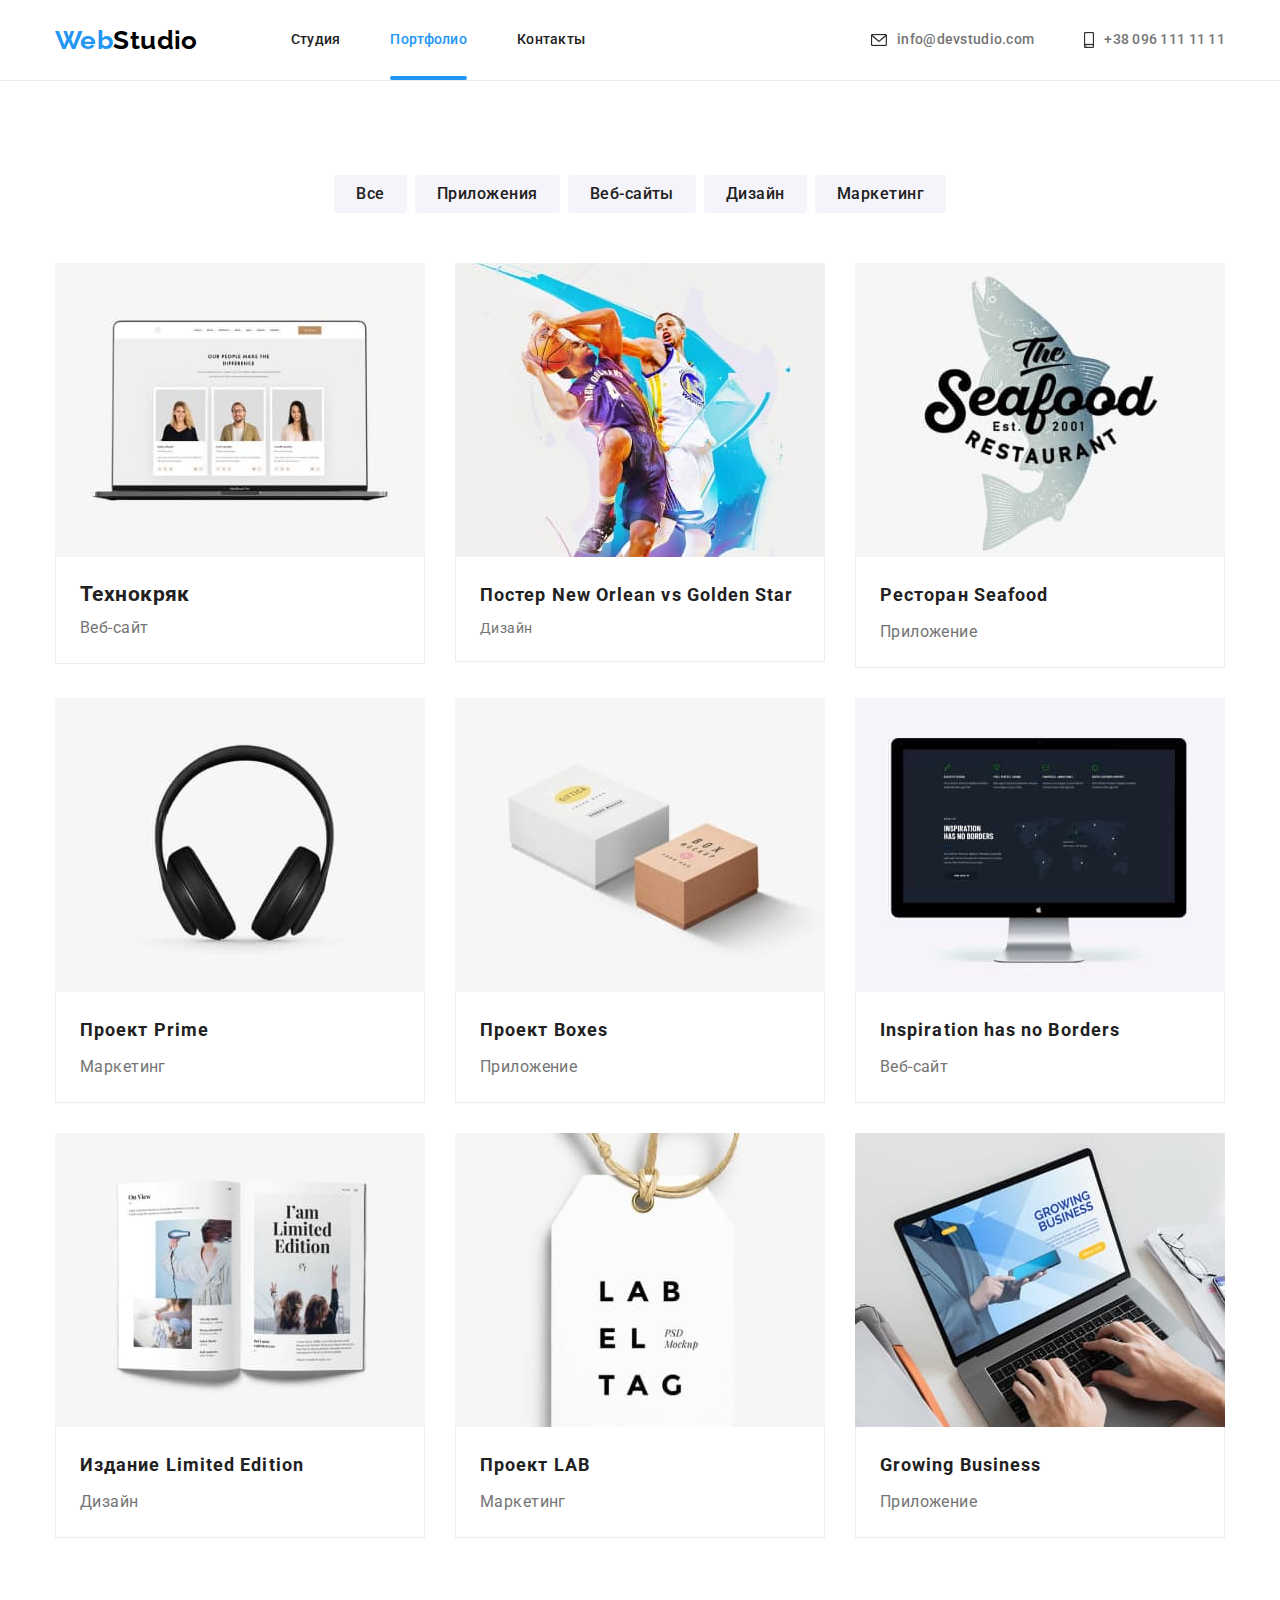
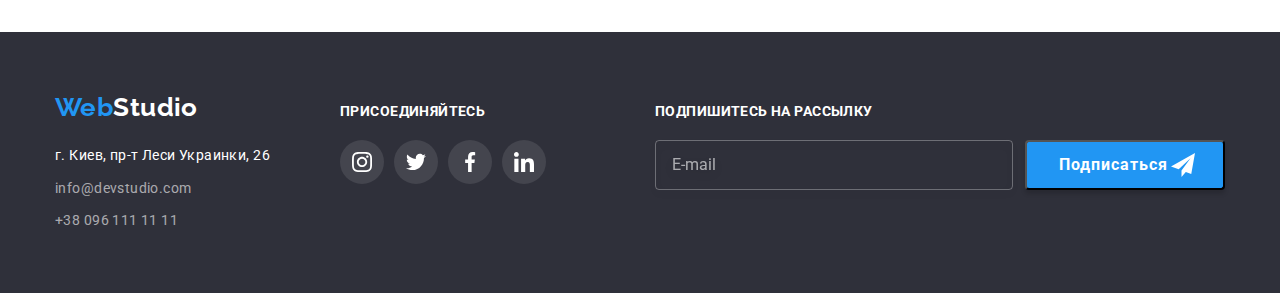
==== portfolio.html @ 55e1e67c "Добавляет БЭМ" ====
<!DOCTYPE html>
<html lang="ru">
  <head>
    <meta charset="UTF-8" />
    <meta http-equiv="X-UA-Compatible" content="IE=edge" />
    <meta name="viewport" content="width=device-width, initial-scale=1.0" />
    <title>Портфолио</title>
    <link
      rel="stylesheet"
      href="https://cdnjs.cloudflare.com/ajax/libs/modern-normalize/1.0.0/modern-normalize.css"
    />
    <link rel="preconnect" href="https://fonts.gstatic.com" />
    <link
      href="https://fonts.googleapis.com/css2?family=Raleway:wght@700&family=Roboto:wght@400;500;700;900&display=swap"
      rel="stylesheet"
    />
    <link rel="stylesheet" href="./css/styles.css" />
  </head>
  <body>
    <header class="header">
      <div class="container">
        <section class="top-panel">
          <nav class="nav header__nav">
            <a class="link logo header__logo" href="./"
              ><span class="logo__span">Web</span>Studio</a
            >
            <ul class="list menu line">
              <li class="menu__item">
                <a class="link menu__link" href="./index.html">Студия</a>
              </li>
              <li class="menu__item">
                <a
                  class="link menu__link menu__link--active"
                  href="./portfolio.html"
                  >Портфолио</a
                >
              </li>
              <li class="menu__item">
                <a class="link menu__link" href="#contacts">Контакты</a>
              </li>
            </ul>
          </nav>
          <ul class="list contacts">
            <li class="contacts__item header__contacts">
              <a class="link contacts__link" href="mailto:info@devstudio.com">
                <svg
                  class="contacts__icon contacts__icon--start"
                  width="16"
                  height="12"
                >
                  <use href="./images/icons/sprite.svg#icon-envelope"></use>
                </svg>
                info@devstudio.com</a
              >
            </li>
            <li class="contacts__item header__contacts">
              <a class="link contacts__link" href="tel:+380961111111">
                <svg
                  class="contacts__icon contacts__icon--start"
                  width="10"
                  height="16"
                >
                  <use href="./images/icons/sprite.svg#icon-smartphone"></use>
                </svg>
                +38 096 111 11 11</a
              >
            </li>
          </ul>
        </section>
      </div>
    </header>
    <main>
      <section class="section portfolio">
        <div class="container">
          <ul class="list filter portfolio__filter">
            <li class="filter__item">
              <button class="filter__btn" type="button">Все</button>
            </li>
            <li class="filter__item">
              <button class="filter__btn" type="button">Приложения</button>
            </li>
            <li class="filter__item">
              <button class="filter__btn" type="button">Веб-сайты</button>
            </li>
            <li class="filter__item">
              <button class="filter__btn" type="button">Дизайн</button>
            </li>
            <li class="filter__item">
              <button class="filter__btn" type="button">Маркетинг</button>
            </li>
          </ul>
          <ul class="list card-set portfolio__card-set">
            <li class="card-set__item">
              <a href="#" class="link card-set__link">
                <div class="card-set__product">
                  <img
                    class="card-set__img"
                    src="./images/portfolio/img-1.jpg"
                    alt="Технокряк"
                    width="370"
                  />
                  <div class="card-set__overlay">
                    <p class="card-set__text">
                      Технокряк это современная площадка распространения
                      коронавируса. Компании используют эту платформу для
                      цифрового шпионажа и атак на защищённые сервера
                      конкурентов.
                    </p>
                  </div>
                </div>
                <div class="card-set__info">
                  <h2 class="title card-set__card-set__projects-title">
                    Технокряк
                  </h2>
                  <p class="card-set__projects-item">Веб-сайт</p>
                </div>
              </a>
            </li>
            <li class="card-set__item">
              <a href="#" class="link card-set__link">
                <div class="card-set__product">
                  <img
                    class="card-set__img"
                    src="./images/portfolio/img-2.jpg"
                    alt="Постер New Orlean vs Golden Star"
                    width="370"
                  />
                  <div class="card-set__overlay">
                    <p class="card-set__text">
                      Технокряк это современная площадка распространения
                      коронавируса. Компании используют эту платформу для
                      цифрового шпионажа и атак на защищённые сервера
                      конкурентов.
                    </p>
                  </div>
                </div>
                <div class="card-set__info">
                  <h2 class="title card-set__projects-title">
                    Постер New Orlean vs Golden Star
                  </h2>
                  <p class="card-set__card-set__projects-item">Дизайн</p>
                </div>
              </a>
            </li>
            <li class="card-set__item">
              <a href="#" class="link card-set__link">
                <div class="card-set__product">
                  <img
                    class="card-set__img"
                    src="./images/portfolio/img-3.jpg"
                    alt="Ресторан Seafood"
                    width="370"
                  />
                  <div class="card-set__overlay">
                    <p class="card-set__text">
                      Технокряк это современная площадка распространения
                      коронавируса. Компании используют эту платформу для
                      цифрового шпионажа и атак на защищённые сервера
                      конкурентов.
                    </p>
                  </div>
                </div>
                <div class="card-set__info">
                  <h2 class="title card-set__projects-title">
                    Ресторан Seafood
                  </h2>
                  <p class="card-set__projects-item">Приложение</p>
                </div>
              </a>
            </li>
            <li class="card-set__item">
              <a href="#" class="link card-set__link">
                <div class="card-set__product">
                  <img
                    class="card-set__img"
                    src="./images/portfolio/img-4.jpg"
                    alt="Проект Prime"
                    width="370"
                  />
                  <div class="card-set__overlay">
                    <p class="card-set__text">
                      Технокряк это современная площадка распространения
                      коронавируса. Компании используют эту платформу для
                      цифрового шпионажа и атак на защищённые сервера
                      конкурентов.
                    </p>
                  </div>
                </div>
                <div class="card-set__info">
                  <h2 class="title card-set__projects-title">Проект Prime</h2>
                  <p class="card-set__projects-item">Маркетинг</p>
                </div>
              </a>
            </li>
            <li class="card-set__item">
              <a href="#" class="link card-set__link">
                <div class="card-set__product">
                  <img
                    class="card-set__img"
                    src="./images/portfolio/img-5.jpg"
                    alt="Проект Boxes"
                    width="370"
                  />
                  <div class="card-set__overlay">
                    <p class="card-set__text">
                      Технокряк это современная площадка распространения
                      коронавируса. Компании используют эту платформу для
                      цифрового шпионажа и атак на защищённые сервера
                      конкурентов.
                    </p>
                  </div>
                </div>
                <div class="card-set__info">
                  <h2 class="title card-set__projects-title">Проект Boxes</h2>
                  <p class="card-set__projects-item">Приложение</p>
                </div>
              </a>
            </li>
            <li class="card-set__item">
              <a href="#" class="link card-set__link">
                <div class="card-set__product">
                  <img
                    class="card-set__img"
                    src="./images/portfolio/img-6.jpg"
                    alt="Inspiration has no Borders"
                    width="370"
                  />
                  <div class="card-set__overlay">
                    <p class="card-set__text">
                      Технокряк это современная площадка распространения
                      коронавируса. Компании используют эту платформу для
                      цифрового шпионажа и атак на защищённые сервера
                      конкурентов.
                    </p>
                  </div>
                </div>
                <div class="card-set__info">
                  <h2 class="title card-set__projects-title">
                    Inspiration has no Borders
                  </h2>
                  <p class="card-set__projects-item">Веб-сайт</p>
                </div>
              </a>
            </li>
            <li class="card-set__item">
              <a href="#" class="link card-set__link">
                <div class="card-set__product">
                  <img
                    class="card-set__img"
                    src="./images/portfolio/img-7.jpg"
                    alt="Издание Limited Edition"
                    width="370"
                  />
                  <div class="card-set__overlay">
                    <p class="card-set__text">
                      Технокряк это современная площадка распространения
                      коронавируса. Компании используют эту платформу для
                      цифрового шпионажа и атак на защищённые сервера
                      конкурентов.
                    </p>
                  </div>
                </div>
                <div class="card-set__info">
                  <h2 class="title card-set__projects-title">
                    Издание Limited Edition
                  </h2>
                  <p class="card-set__projects-item">Дизайн</p>
                </div>
              </a>
            </li>
            <li class="card-set__item">
              <a href="#" class="link card-set__link">
                <div class="card-set__product">
                  <img
                    class="card-set__img"
                    src="./images/portfolio/img-8.jpg"
                    alt="Проект LAB"
                    width="370"
                  />
                  <div class="card-set__overlay">
                    <p class="card-set__text">
                      Технокряк это современная площадка распространения
                      коронавируса. Компании используют эту платформу для
                      цифрового шпионажа и атак на защищённые сервера
                      конкурентов.
                    </p>
                  </div>
                </div>
                <div class="card-set__info">
                  <h2 class="title card-set__projects-title">Проект LAB</h2>
                  <p class="card-set__projects-item">Маркетинг</p>
                </div>
              </a>
            </li>
            <li class="card-set__item">
              <a href="#" class="link card-set__link">
                <div class="card-set__product">
                  <img
                    class="card-set__img"
                    src="./images/portfolio/img-9.jpg"
                    alt="Growing Business"
                    width="370"
                  />
                  <div class="card-set__overlay">
                    <p class="card-set__text">
                      Технокряк это современная площадка распространения
                      коронавируса. Компании используют эту платформу для
                      цифрового шпионажа и атак на защищённые сервера
                      конкурентов.
                    </p>
                  </div>
                </div>
                <div class="card-set__info">
                  <h2 class="title card-set__projects-title">
                    Growing Business
                  </h2>
                  <p class="card-set__projects-item">Приложение</p>
                </div>
              </a>
            </li>
          </ul>
        </div>
      </section>
    </main>
    <footer class="footer" id="contacts">
      <div class="container footer-section">
        <div class="address-section">
          <a class="link logo" href="./"
            ><span class="logo__span">Web</span>Studio</a
          >
          <address class="address">
            <ul class="list address-list">
              <li class="address-item">
                <a
                  class="link map"
                  href="https://goo.gl/maps/7yWL4o9HkrsM5cYJ9"
                  target="_blank"
                  rel="noopener noreferrer nofollow"
                >
                  г. Киев, пр-т Леси Украинки, 26
                </a>
              </li>
              <li class="list address-item">
                <a class="link" href="mailto:info@devstudio.com">
                  info@devstudio.com
                </a>
              </li>
              <li class="list address-item">
                <a class="link" href="tel:+380961111111"> +38 096 111 11 11 </a>
              </li>
            </ul>
          </address>
        </div>
        <div class="social-icons-section">
          <h2 class="social-icon-title">присоединяйтесь</h2>
          <ul class="list social-icons">
            <li class="social-icons-item">
              <a
                href="https://www.instagram.com/"
                class="link social-icons-link social-icons-link-footer"
                target="_blank"
                rel="noopener noreferrer"
              >
                <svg class="social-icons-svg svg-footer" width="20" height="20">
                  <use href="./images/icons/sprite.svg#icon-instagram"></use>
                </svg>
              </a>
            </li>
            <li class="social-icons-item">
              <a
                href="https://twitter.com/"
                class="link social-icons-link social-icons-link-footer"
                target="_blank"
                rel="noopener noreferrer"
              >
                <svg class="social-icons-svg svg-footer" width="20" height="20">
                  <use href="./images/icons/sprite.svg#icon-twitter"></use>
                </svg>
              </a>
            </li>
            <li class="social-icons-item">
              <a
                href="https://www.facebook.com/"
                class="link social-icons-link social-icons-link-footer"
                target="_blank"
                rel="noopener noreferrer"
              >
                <svg class="social-icons-svg svg-footer" width="20" height="20">
                  <use href="./images/icons/sprite.svg#icon-facebook"></use>
                </svg>
              </a>
            </li>
            <li class="social-icons-item">
              <a
                href="https://www.linkedin.com/"
                class="link social-icons-link social-icons-link-footer"
                target="_blank"
                rel="noopener noreferrer"
              >
                <svg class="social-icons-svg svg-footer" width="20" height="20">
                  <use href="./images/icons/sprite.svg#icon-linkedin"></use>
                </svg>
              </a>
            </li>
          </ul>
        </div>
        <form class="form-footer">
          <h2 class="form-footer__title">Подпишитесь на рассылку</h2>
          <div class="form-footer__field">
            <input
              type="email"
              name="user-email"
              class="form-footer__input"
              placeholder="E-mail"
            />
            <button type="submit" class="btn btn-hero btn-footer">
              Подписаться
              <svg class="btn-footer__icon" width="24" height="24">
                <use href="./images/icons/icons.svg#icon-send"></use>
              </svg>
            </button>
          </div>
        </form>
      </div>
    </footer>
  </body>
</html>
---- css/styles.css ----
:root {
  --main-text-color: #757575;
  --title-color: #212121;
  --accent-color: #2196f3;
  --alt-title-color: #ffffff;
  --alt-text-color: #ffffff;
  --logo-color: #000000;
  --icons-color: #afb1b8;
  --alt-icon-color: #ffffff;
  --form-btn-active: #188ce8;

  --dark-bg: #2f303a;
  --second-bg: #f5f4fa;

  --main-font: 'Roboto', sans-serif;
  --logo-font: 'Raleway', sans-serif;

  --timing-function: cubic-bezier(0.4, 0, 0.2, 1);
}

html {
  box-sizing: border-box;
}

*,
*::before,
*::after {
  box-sizing: inherit;
}

body {
  font-family: var(--main-font);
  font-style: normal;
  font-size: 14px;
  line-height: 1.71;
  letter-spacing: 0.03em;
  color: var(--main-text-color);
}

h1,
h2,
h3,
h4,
h5,
h6,
p {
  margin: 0;
}

img {
  display: block;
  max-width: 100%;
  height: auto;
}

.link {
  color: inherit;
  text-decoration: none;
  transition-property: color;
  transition-duration: 250ms;
  transition-timing-function: var(--timing-function);
  transition-delay: 0;
}

.link:hover,
.link:focus {
  color: var(--accent-color);
}

.section {
  padding-top: 94px;
  padding-bottom: 94px;
}

.title {
  color: var(--title-color);
}

/* header section */

.header {
  border-bottom: 1px solid #ececec;
}

.container {
  width: 1200px;
  padding-left: 15px;
  padding-right: 15px;
  margin-left: auto;
  margin-right: auto;
}

.top-panel {
  display: flex;
  align-items: center;
}

.nav {
  display: flex;
  align-items: center;
}

.header__nav {
  margin-right: auto;
}

.list {
  list-style: none;
  margin: 0;
  padding-left: 0;
}

.logo {
  font-family: var(--logo-font);
  font-weight: bold;
  text-transform: none;
  font-size: 26px;
  line-height: 1.19;
  color: var(--alt-title-color);
}

.logo:hover,
.logo:focus {
  color: var(--alt-title-color);
}

.logo__span {
  color: var(--accent-color);
}

.header__logo {
  margin-right: 93px;
  padding-top: 24px;
  padding-bottom: 24px;
  color: var(--logo-color);
}

.header__logo:hover,
.header__logo:focus {
  color: var(--logo-color);
}

.menu__link--active {
  color: var(--accent-color);
}
.menu {
  display: inline-flex;
  font-weight: 500;
  font-size: 14px;
  line-height: 1.14;
  letter-spacing: 0.02em;
  color: var(--title-color);
}

.menu__item:not(:last-child) {
  margin-right: 50px;
}

.menu__link {
  display: block;
  position: relative;
  padding-top: 32px;
  padding-bottom: 32px;
}

.menu__link--active::after {
  content: '';
  position: absolute;
  left: 0;
  bottom: 0;
  display: block;
  width: 100%;
  height: 4px;
  border-radius: 2px;
  background-color: var(--accent-color);
}

.contacts {
  display: flex;
  font-weight: 500;
  font-size: 14px;
  line-height: 1.14;
  letter-spacing: 0.02em;
  color: var(--main-text-color);
}

.header__contacts:not(:last-child) {
  margin-right: 50px;
}

.contacts__link {
  display: flex;
  align-items: center;
  padding-top: 30px;
  padding-bottom: 30px;
}

.contacts__icon {
  stroke: currentColor;
}

.contacts__icon--start {
  margin-right: 10px;
}
/* hero section  */

.btn-hero {
  display: block;
  margin-right: auto;
  margin-left: auto;
  min-width: 200px;
  min-height: 50px;
  padding: 10px 32px;
  box-shadow: 0px 4px 4px rgba(0, 0, 0, 0.15);
  font-family: inherit;
  font-weight: bold;
  font-size: 16px;
  line-height: 1.87;
  letter-spacing: 0.06em;
  background-color: var(--accent-color);
  color: var(--alt-text-color);
}

.hero {
  display: flex;
  justify-content: center;
  padding-top: 200px;
  padding-bottom: 200px;
  margin-left: auto;
  margin-right: auto;
  max-width: 1600px;
  min-height: 600px;
  background-color: var(--dark-bg);
  background-image: linear-gradient(
      rgba(47, 48, 58, 0.4),
      rgba(47, 48, 58, 0.4)
    ),
    url(../images/bg-hero/bg-hero.jpg);
  background-size: cover;
  background-repeat: no-repeat;
}

.page-title {
  max-width: 696px;
  margin-right: auto;
  margin-bottom: 30px;
  margin-left: auto;
  font-weight: 900;
  font-size: 44px;
  line-height: 1.36;
  text-align: center;
  letter-spacing: 0.06em;
  text-transform: uppercase;
  color: var(--alt-title-color);
}

/*  advantages section */

.visually-hidden {
  position: absolute !important;
  clip: rect(1px 1px 1px 1px);
  clip: rect(1px, 1px, 1px, 1px);
  padding: 0 !important;
  border: 0 !important;
  height: 1px !important;
  width: 1px !important;
  overflow: hidden;
}

.advantages-section {
  padding-bottom: 0;
}

.advantages-list {
  display: flex;
  margin-left: -30px;
}

.advantages-item {
  margin-left: 30px;
  flex-basis: calc((100% - 4 * 30px) / 4);
}

.other-title {
  margin-bottom: 10px;
  font-weight: bold;
  font-size: 14px;
  line-height: 1.14;
  text-transform: uppercase;
}

.advantages-link {
  display: flex;
  justify-content: center;
  align-items: center;
  margin-bottom: 30px;
  width: 270px;
  height: 120px;
  background: var(--second-bg);
  border-radius: 4px;
}

/* gallery section */

.gallery-title,
.team-title {
  font-weight: bold;
  font-size: 36px;
  line-height: 1.67;
  text-align: center;
}

.gallery-title {
  margin-bottom: 50px;
}

.gallery-list {
  display: flex;
  margin-left: -30px;
}

.gallery-item {
  margin-left: 30px;
  flex-basis: calc((100% - 3 * 30px) / 3);
}
.gallery-img {
  position: relative;
}

.gallery-info {
  position: absolute;
  bottom: 0;
  width: 100%;
  height: 70px;
  background-color: rgba(47, 48, 58, 0.8);
}

.gallery-text {
  position: relative;
  top: 50%;
  left: 50%;
  transform: translate(-50%, -50%);
  text-align: center;
  font-weight: bold;
  font-size: 14px;
  line-height: 1.14;
  text-transform: uppercase;
  color: var(--alt-text-color);
}

.team-section {
  background-color: var(--second-bg);
}

.team-title {
  margin-bottom: 50px;
}

.team-list {
  display: flex;
  margin-left: -30px;
  margin-top: -30px;
}

.team-item {
  margin-left: 30px;
  margin-top: 30px;
  flex-basis: calc((100% - 4 * 30px) / 4);
  text-align: center;
  box-shadow: 0px 1px 3px rgba(0, 0, 0, 0.12), 0px 1px 1px rgba(0, 0, 0, 0.14),
    0px 2px 1px rgba(0, 0, 0, 0.2);
  border-radius: 0px 0px 4px 4px;
  background-color: var(--alt-title-color);
}

.team-item-text {
  padding-top: 30px;
  padding-bottom: 30px;
}

.team-item-name {
  margin-bottom: 10px;
  font-weight: 500;
  font-size: 16px;
  line-height: 1.19;
}

.team-item-position {
  font-size: 16px;
  line-height: 1.19;
  margin-bottom: 16px;
}

.social-icons {
  display: inline-flex;
}

.social-icons-svg {
  fill: var(--icons-color);
}

.social-icons-link {
  display: flex;
  align-items: center;
  justify-content: center;
  width: 44px;
  height: 44px;
  border-radius: 50%;
  background-color: #ffffff;
  transition-property: fill, background-color;
  transition-duration: 250ms;
  transition-timing-function: var(--timing-function);
  transition-delay: 0;
}

.social-icons-link:hover .social-icons-svg,
.social-icons-link:focus .social-icons-svg {
  fill: var(--alt-text-color);
}

.social-icons-link:hover,
.social-icons-link:focus {
  background-color: var(--accent-color);
}

.social-icons-item:not(:last-child) {
  margin-right: 10px;
}

/* card-set portfolio */

.filter {
  display: flex;
  justify-content: center;
}

.portfolio__filter {
  margin-bottom: 50px;
}

.filter__item:not(:first-child) {
  margin-left: 8px;
}

.filter__btn {
  padding: 6px 22px;
  border-radius: 4px;
  border: none;
  min-width: 73px;
  min-height: 38px;
  font-family: inherit;
  font-weight: 500;
  font-size: 16px;
  line-height: 1.62;
  letter-spacing: 0.03em;
  background-color: var(--second-bg);
  color: var(--title-color);
  cursor: pointer;
  transition-property: color, background-color, box-shadow;
  transition-duration: 250ms;
  transition-timing-function: var(--timing-function);
}
.filter__btn:hover,
.filter__btn:focus {
  background-color: var(--accent-color);
  color: var(--alt-text-color);
  box-shadow: 0px 2px 2px 0px #0000001f;
  box-shadow: 0px 1px 2px 0px #00000014;
  box-shadow: 0px 3px 1px 0px #0000001a;
}

.card-set {
  display: flex;
  flex-wrap: wrap;
}

.portfolio__card-set {
  margin-left: -30px;
  margin-top: -30px;
}

.card-set__item {
  margin-left: 30px;
  margin-top: 30px;
  flex-basis: calc((100% - 3 * 30px) / 3);
}

.card-set__link {
  display: block;
  transition-property: box-shadow;
  transition-duration: 250ms;
  transition-timing-function: var(--timing-function);
  transition-delay: 0;
}

.card-set__link:hover,
.card-set__link:focus {
  display: block;
  box-shadow: 0px 1px 1px rgba(0, 0, 0, 0.12), 0px 4px 4px rgba(0, 0, 0, 0.06),
    1px 4px 6px rgba(0, 0, 0, 0.16);
}

.card-set__product {
  position: relative;
  overflow: hidden;
}

.card-set__overlay {
  position: absolute;
  transform: translateY(100%);
  top: 0;
  left: 0;
  width: 100%;
  height: 100%;
  background-color: rgba(33, 150, 243, 0.9);
  transition: transform 250ms var(--timing-function);
}

.card-set__link:hover .card-set__overlay,
.card-set__link:focus .card-set__overlay {
  transform: translateY(0);
}

.card-set__text {
  position: absolute;
  top: 50%;
  left: 50%;
  transform: translate(-50%, -50%);
  font-size: 18px;
  width: 322px;
  height: 168px;
  line-height: 1.56;
  color: var(--alt-text-color);
}

.card-set__projects-title {
  margin-bottom: 4px;
  font-weight: bold;
  font-size: 18px;
  line-height: 2;
  letter-spacing: 0.06em;
}

.card-set__projects-item {
  font-size: 16px;
  line-height: 1.87;
  color: var(--main-text-color);
}
.card-set__info {
  padding: 20px 24px;
  border: 1px solid #eeeeee;
  border-top: none;
}

.title-clients {
  font-size: 36px;
  line-height: 1.67;
  text-align: center;
  margin-bottom: 50px;
}

.clients-list {
  display: flex;
}

.client-item:not(:last-child) {
  margin-right: 30px;
}

.client-icons-svg {
  fill: var(--icons-color);
}

.client-link {
  display: flex;
  align-items: center;
  justify-content: center;
  width: 170px;
  height: 92px;
  border: 1px solid var(--icons-color);
  border-radius: 4px;
  transition-property: border;
  transition-duration: 250ms;
  transition-timing-function: var(--timing-function);
  transition-delay: 0;
}

.client-link:hover,
.client-link:focus {
  border: 1px solid var(--accent-color);
}

.client-link .client-icons-svg {
  transition-property: fill;
  transition-duration: 250ms;
  transition-timing-function: var(--timing-function);
  transition-delay: 0;
}

.client-link:hover .client-icons-svg,
.client-link:focus .client-icons-svg {
  fill: var(--accent-color);
}

/*  footer section */

.footer {
  padding-top: 60px;
  padding-bottom: 60px;
  background-color: var(--dark-bg);
}

.footer-section {
  display: flex;
  align-items: baseline;
}

.address-section {
  max-width: 270px;
  margin-right: 70px;
}
.address {
  margin-top: 20px;
  font-size: 14px;
  font-style: normal;
  line-height: 1.71;
  color: rgba(255, 255, 255, 0.6);
}

.address-item:not(:last-child) {
  margin-bottom: 9px;
}

.map {
  font-style: normal;
  font-size: 14px;
  line-height: 1.71;
  color: var(--alt-text-color);
}

.social-icons-section {
  max-width: 208px;
  margin-right: auto;
}

.social-icon-title {
  margin-bottom: 20px;
  font-size: 14px;
  line-height: 1.14;
  letter-spacing: 0.03em;
  text-transform: uppercase;
  color: var(--alt-title-color);
}

.svg-footer {
  fill: var(--alt-icon-color);
}
.social-icons-link-footer {
  background-color: rgba(255, 255, 255, 0.1);
}

.form-footer__title {
  margin-bottom: 20px;
  font-weight: bold;
  font-size: 14px;
  line-height: 1.14;
  text-transform: uppercase;
  color: var(--alt-title-color);
}

.form-footer__field {
  display: flex;
}
.form-footer__input {
  width: 358px;
  height: 50px;
  border: 1px solid rgba(255, 255, 255, 0.3);
  filter: drop-shadow(0px 4px 4px rgba(0, 0, 0, 0.15));
  border-radius: 4px;
  color: var(--alt-text-color);
  background-color: transparent;
  padding-top: 15px;
  padding-bottom: 15px;
  padding-left: 16px;
  margin-right: 12px;
}

.form-footer__input::placeholder {
  font-size: 16px;
  line-height: 1.25;
  color: rgba(255, 255, 255, 0.6);
}

/* modal section */

.backdrop {
  position: fixed;
  top: 0;
  left: 0;
  width: 100%;
  height: 100%;
  background-color: rgba(0, 0, 0, 0.2);
  opacity: 1;
  transition: opacity 250ms var(--timing-function);
}

.backdrop.is-hidden {
  opacity: 0;
  visibility: hidden;
  pointer-events: none;
}

.backdrop.is-hidden .modal {
  transform: translate(-50%, -50%) scale(1.2);
}

.modal-close-btn {
  position: absolute;
  display: flex;
  justify-content: center;
  align-items: center;
  top: 8px;
  right: 8px;
  width: 30px;
  height: 30px;
  background-color: transparent;
  border: 1px solid rgba(0, 0, 0, 0.1);
  border-radius: 50%;
  cursor: pointer;
}

.modal-close-svg {
  transition-property: fill;
  transition-duration: 250ms;
  transition-timing-function: var(--timing-function);
}
.modal-close-btn:hover .modal-close-svg,
.modal-close-btn:focus .modal-close-svg {
  fill: var(--accent-color);
}

.modal {
  position: absolute;
  top: 50%;
  left: 50%;
  transform: translate(-50%, -50%) scale(1);
  width: 528px;
  height: 581px;
  box-shadow: 0px 1px 3px rgba(0, 0, 0, 0.12), 0px 1px 1px rgba(0, 0, 0, 0.14),
    0px 2px 1px rgba(0, 0, 0, 0.2);
  border-radius: 4px;
  background-color: var(--alt-text-color);
  transition: transform 250ms var(--timing-function);
}

.form {
  margin: 40px;
}

.form__contact-details {
  margin-bottom: 12px;
  font-weight: bold;
  font-size: 20px;
  line-height: 1.15;
  text-align: center;
}

.form__field {
  margin-bottom: 10px;
  max-height: 58px;
}

.form__icon-position {
  position: relative;
}

.form-label {
  font-size: 12px;
  line-height: 1.66;
  letter-spacing: 0.01em;
}

.form__icon {
  position: absolute;
  top: 50%;
  left: 12px;
  transform: translateY(-50%);
  display: block;
  width: 20px;
  height: 20px;
  cursor: pointer;
  fill: var(--title-color);
  transition: fill 250ms var(--timing-function);
}

.form__input:focus + .form__icon {
  fill: var(--accent-color);
}
.form__input {
  width: 448px;
  height: 40px;
  padding-left: 42px;
  border: 1px solid rgba(33, 33, 33, 0.2);
  border-radius: 4px;
  font: inherit;
  transition-property: border-color;
  transition-duration: 250ms;
  transition-timing-function: var(--timing-function);
  cursor: pointer;
  outline: none;
}

.form__input:focus {
  border-color: var(--accent-color);
}

.form__textarea {
  margin-bottom: 20px;
  max-height: 138px;
}

.comment {
  width: 448px;
  height: 120px;
  resize: none;
  border: 1px solid rgba(33, 33, 33, 0.2);
  border-radius: 4px;
  padding-top: 12px;
  padding-left: 16px;
  padding-right: 16px;
  outline: none;
  transition: border-color 250ms var(--timing-function);
}

.comment:focus {
  border-color: var(--accent-color);
}

.comment::placeholder {
  font-size: 12px;
  line-height: 1.17;
  letter-spacing: 0.01em;
  color: rgba(117, 117, 117, 0.5);
}

.checkbox {
  margin-left: 12px;
  margin-bottom: 30px;
}
.checkbox__label {
  display: flex;
  align-items: center;
  font-size: 14px;
  line-height: 1.71;
}

.checkbox__link {
  color: var(--accent-color);
  margin-left: 4px;
}

.checkbox__label::before {
  content: ' ';
  display: inline-block;
  width: 16px;
  height: 16px;
  margin-right: 9px;
  border: 2px solid var(--title-color);
  border-radius: 4px;
  transition: background-color 250ms var(--timing-function);
}

.checkbox__input:checked + .checkbox__label::before {
  background-image: url(../images/icons/check.svg);
  background-size: contain;
  background-position: center;
  background-repeat: no-repeat;
  border-color: var(--accent-color);
  background-color: var(--accent-color);
  background-origin: border-box;
}
.btn-form {
  font-weight: bold;
  font-size: 16px;
  line-height: 1.87;
  letter-spacing: 0.06em;
  color: var(--alt-text-color);
  background-color: var(--accent-color);
  box-shadow: 0px 4px 4px rgba(0, 0, 0, 0.15);
  border-radius: 4px;
}

.btn-form:hover,
.btn-form:focus {
  background-color: var(--form-btn-active);
}

.btn-footer {
  position: relative;
  display: flex;
  align-items: center;
  text-align: center;
  width: 200px;
  height: 50px;
  font-weight: bold;
  font-size: 16px;
  line-height: 1.87;
  letter-spacing: 0.06em;
  color: var(--alt-text-color);
  background-color: var(--accent-color);
  box-shadow: 0px 4px 4px rgba(0, 0, 0, 0.15);
  border-radius: 4px;
}
.btn-footer__icon {
  position: absolute;
  top: 50%;
  right: 28px;
  transform: translateY(-50%);
  fill: var(--alt-icon-color);
}
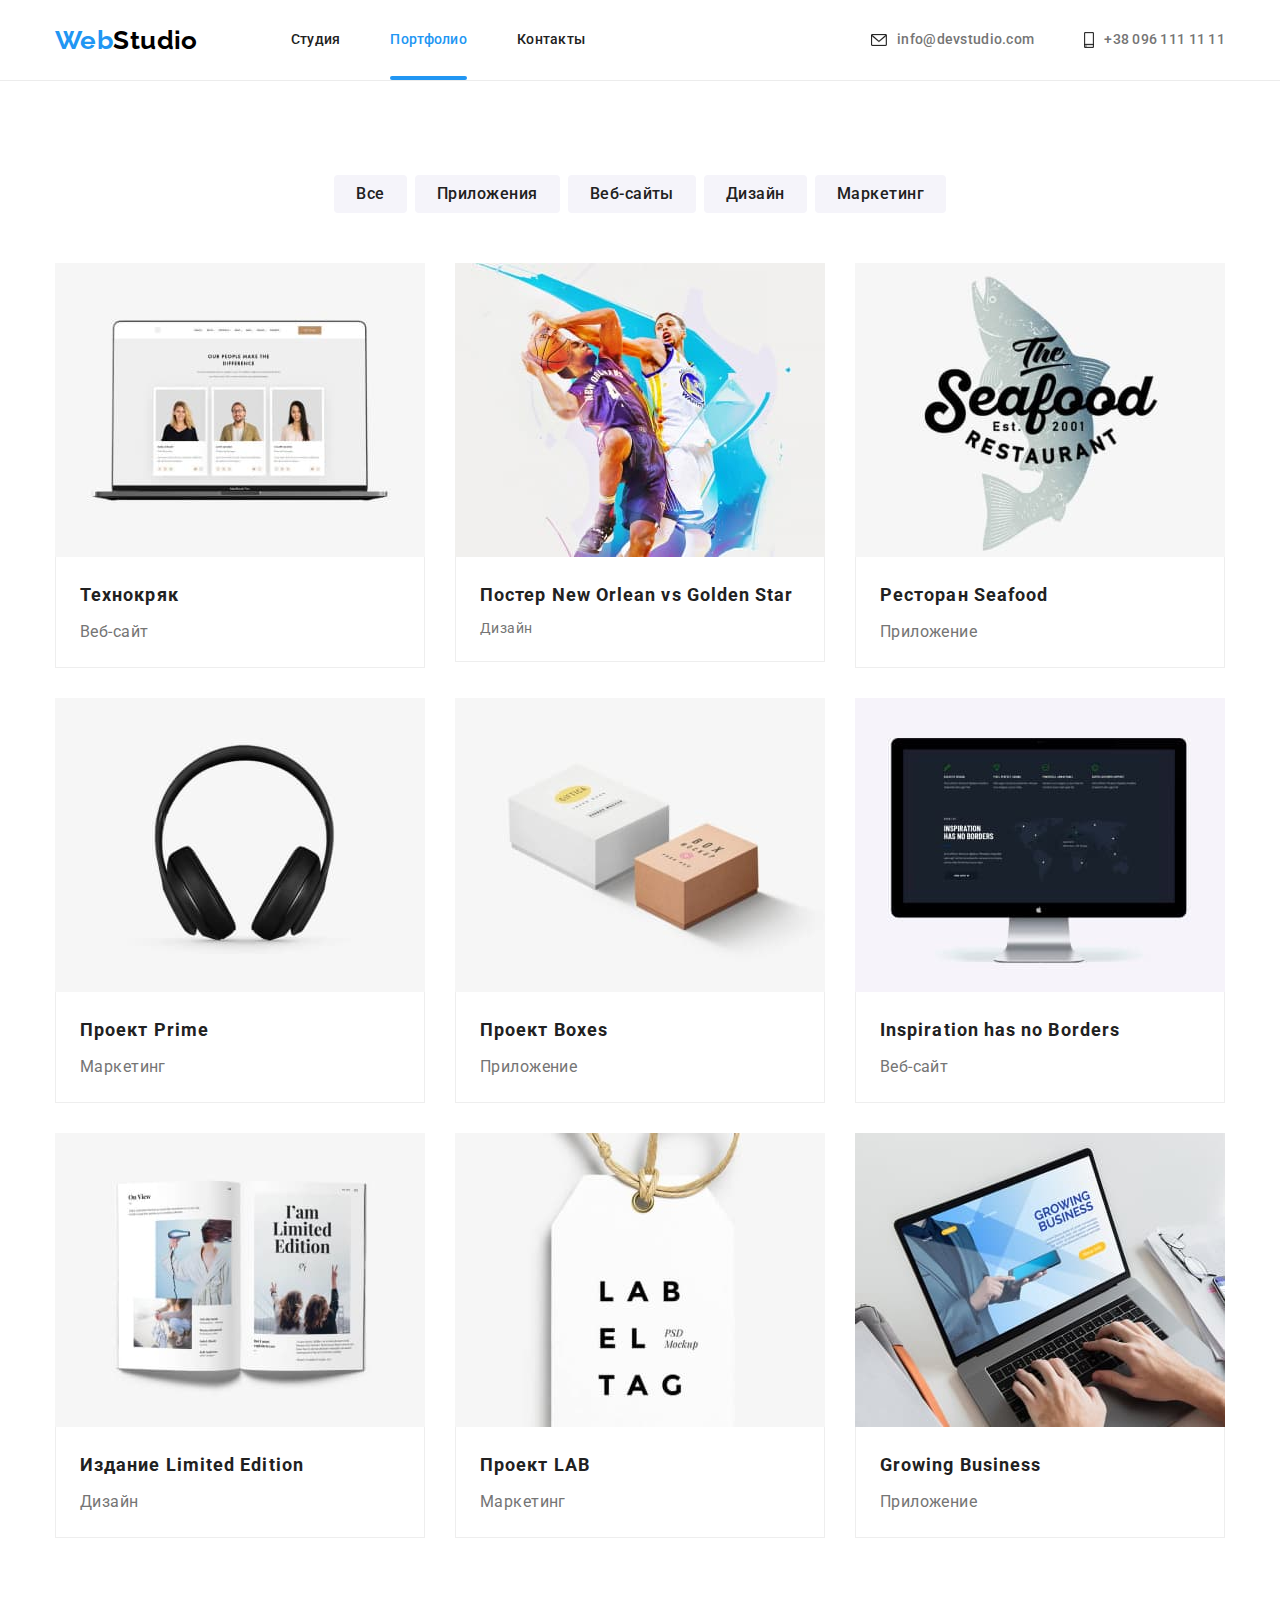
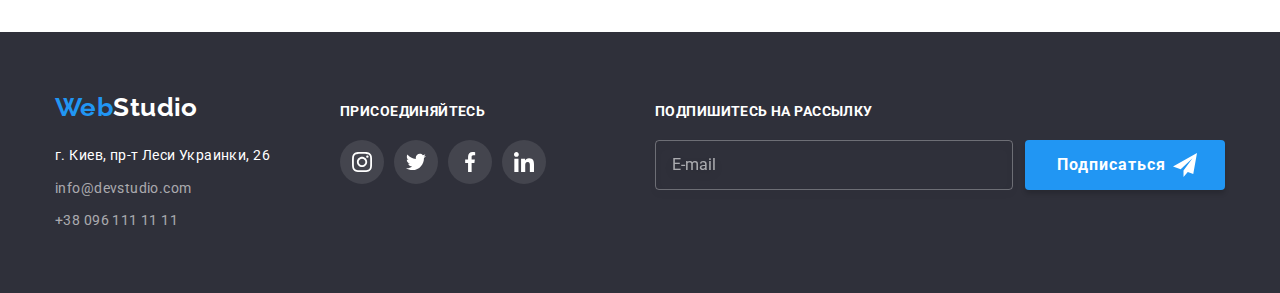
==== commit aa8f266a: "классы по БЭМ" ====
--- a/portfolio.html
+++ b/portfolio.html
@@ -109,9 +109,7 @@
                   </div>
                 </div>
                 <div class="card-set__info">
-                  <h2 class="title card-set__card-set__projects-title">
-                    Технокряк
-                  </h2>
+                  <h2 class="title card-set__projects-title">Технокряк</h2>
                   <p class="card-set__projects-item">Веб-сайт</p>
                 </div>
               </a>
@@ -323,16 +321,16 @@
       </section>
     </main>
     <footer class="footer" id="contacts">
-      <div class="container footer-section">
-        <div class="address-section">
-          <a class="link logo" href="./"
-            ><span class="logo__span">Web</span>Studio</a
-          >
-          <address class="address">
-            <ul class="list address-list">
-              <li class="address-item">
+      <div class="container bottom-panel">
+        <div class="address-section footer__address-section">
+          <a class="link logo" href="./">
+            <span class="logo__span"> Web</span>Studio
+          </a>
+          <address class="address footer__address">
+            <ul class="list address__list">
+              <li class="address__item">
                 <a
-                  class="link map"
+                  class="link address__link address--map"
                   href="https://goo.gl/maps/7yWL4o9HkrsM5cYJ9"
                   target="_blank"
                   rel="noopener noreferrer nofollow"
@@ -340,82 +338,100 @@
                   г. Киев, пр-т Леси Украинки, 26
                 </a>
               </li>
-              <li class="list address-item">
-                <a class="link" href="mailto:info@devstudio.com">
+              <li class="list address__item">
+                <a class="link address__link" href="mailto:info@devstudio.com">
                   info@devstudio.com
                 </a>
               </li>
-              <li class="list address-item">
-                <a class="link" href="tel:+380961111111"> +38 096 111 11 11 </a>
+              <li class="list address__item">
+                <a class="link address__link" href="tel:+380961111111">
+                  +38 096 111 11 11
+                </a>
               </li>
             </ul>
           </address>
         </div>
-        <div class="social-icons-section">
-          <h2 class="social-icon-title">присоединяйтесь</h2>
+        <div class="social-icons-section footer__social-icons-section">
+          <h2 class="social-icons--title">присоединяйтесь</h2>
           <ul class="list social-icons">
-            <li class="social-icons-item">
+            <li class="social-icons__item">
               <a
                 href="https://www.instagram.com/"
-                class="link social-icons-link social-icons-link-footer"
+                class="link social-icons__link social-icons__link--bgc"
                 target="_blank"
                 rel="noopener noreferrer"
               >
-                <svg class="social-icons-svg svg-footer" width="20" height="20">
+                <svg
+                  class="social-icons__svg social-icons__svg--fill"
+                  width="20"
+                  height="20"
+                >
                   <use href="./images/icons/sprite.svg#icon-instagram"></use>
                 </svg>
               </a>
             </li>
-            <li class="social-icons-item">
+            <li class="social-icons__item">
               <a
                 href="https://twitter.com/"
-                class="link social-icons-link social-icons-link-footer"
+                class="link social-icons__link social-icons__link--bgc"
                 target="_blank"
                 rel="noopener noreferrer"
               >
-                <svg class="social-icons-svg svg-footer" width="20" height="20">
+                <svg
+                  class="social-icons__svg social-icons__svg--fill"
+                  width="20"
+                  height="20"
+                >
                   <use href="./images/icons/sprite.svg#icon-twitter"></use>
                 </svg>
               </a>
             </li>
-            <li class="social-icons-item">
+            <li class="social-icons__item">
               <a
                 href="https://www.facebook.com/"
-                class="link social-icons-link social-icons-link-footer"
+                class="link social-icons__link social-icons__link--bgc"
                 target="_blank"
                 rel="noopener noreferrer"
               >
-                <svg class="social-icons-svg svg-footer" width="20" height="20">
+                <svg
+                  class="social-icons__svg social-icons__svg--fill"
+                  width="20"
+                  height="20"
+                >
                   <use href="./images/icons/sprite.svg#icon-facebook"></use>
                 </svg>
               </a>
             </li>
-            <li class="social-icons-item">
+            <li class="social-icons__item">
               <a
                 href="https://www.linkedin.com/"
-                class="link social-icons-link social-icons-link-footer"
+                class="link social-icons__link social-icons__link--bgc"
                 target="_blank"
                 rel="noopener noreferrer"
               >
-                <svg class="social-icons-svg svg-footer" width="20" height="20">
+                <svg
+                  class="social-icons__svg social-icons__svg--fill"
+                  width="20"
+                  height="20"
+                >
                   <use href="./images/icons/sprite.svg#icon-linkedin"></use>
                 </svg>
               </a>
             </li>
           </ul>
         </div>
-        <form class="form-footer">
-          <h2 class="form-footer__title">Подпишитесь на рассылку</h2>
-          <div class="form-footer__field">
+        <form class="footer-form">
+          <h2 class="footer-form__title">Подпишитесь на рассылку</h2>
+          <div class="footer-form__field">
             <input
               type="email"
               name="user-email"
-              class="form-footer__input"
+              class="footer-form__input"
               placeholder="E-mail"
             />
-            <button type="submit" class="btn btn-hero btn-footer">
+            <button type="submit" class="btn btn--positioning">
               Подписаться
-              <svg class="btn-footer__icon" width="24" height="24">
+              <svg class="btn__icon" width="24" height="24">
                 <use href="./images/icons/icons.svg#icon-send"></use>
               </svg>
             </button>
--- a/css/styles.css
+++ b/css/styles.css
@@ -143,6 +143,7 @@
 .menu__link--active {
   color: var(--accent-color);
 }
+
 .menu {
   display: inline-flex;
   font-weight: 500;
@@ -202,9 +203,10 @@
 .contacts__icon--start {
   margin-right: 10px;
 }
+
 /* hero section  */
 
-.btn-hero {
+.btn {
   display: block;
   margin-right: auto;
   margin-left: auto;
@@ -216,9 +218,12 @@
   font-weight: bold;
   font-size: 16px;
   line-height: 1.87;
+  border: none;
+  border-radius: 4px;
   letter-spacing: 0.06em;
   background-color: var(--accent-color);
   color: var(--alt-text-color);
+  cursor: pointer;
 }
 
 .hero {
@@ -395,11 +400,11 @@
   display: inline-flex;
 }
 
-.social-icons-svg {
+.social-icons__svg {
   fill: var(--icons-color);
 }
 
-.social-icons-link {
+.social-icons__link {
   display: flex;
   align-items: center;
   justify-content: center;
@@ -413,17 +418,17 @@
   transition-delay: 0;
 }
 
-.social-icons-link:hover .social-icons-svg,
-.social-icons-link:focus .social-icons-svg {
+.social-icons__link:hover .social-icons__svg,
+.social-icons__link:focus .social-icons__svg {
   fill: var(--alt-text-color);
 }
 
-.social-icons-link:hover,
-.social-icons-link:focus {
+.social-icons__link:hover,
+.social-icons__link:focus {
   background-color: var(--accent-color);
 }
 
-.social-icons-item:not(:last-child) {
+.social-icons__item:not(:last-child) {
   margin-right: 10px;
 }
 
@@ -460,6 +465,7 @@
   transition-duration: 250ms;
   transition-timing-function: var(--timing-function);
 }
+
 .filter__btn:hover,
 .filter__btn:focus {
   background-color: var(--accent-color);
@@ -546,11 +552,13 @@
   line-height: 1.87;
   color: var(--main-text-color);
 }
+
 .card-set__info {
   padding: 20px 24px;
   border: 1px solid #eeeeee;
   border-top: none;
 }
+/* ///////////////////// */
 
 .title-clients {
   font-size: 36px;
@@ -610,28 +618,34 @@
   background-color: var(--dark-bg);
 }
 
-.footer-section {
+.bottom-panel {
   display: flex;
   align-items: baseline;
 }
 
 .address-section {
   max-width: 270px;
+}
+.footer__address-section {
   margin-right: 70px;
 }
+
 .address {
-  margin-top: 20px;
   font-size: 14px;
   font-style: normal;
   line-height: 1.71;
   color: rgba(255, 255, 255, 0.6);
 }
 
-.address-item:not(:last-child) {
+.footer__address {
+  margin-top: 20px;
+}
+
+.address__item:not(:last-child) {
   margin-bottom: 9px;
 }
 
-.map {
+.address--map {
   font-style: normal;
   font-size: 14px;
   line-height: 1.71;
@@ -640,10 +654,13 @@
 
 .social-icons-section {
   max-width: 208px;
+}
+
+.footer__social-icons-section {
   margin-right: auto;
 }
 
-.social-icon-title {
+.social-icons--title {
   margin-bottom: 20px;
   font-size: 14px;
   line-height: 1.14;
@@ -652,14 +669,15 @@
   color: var(--alt-title-color);
 }
 
-.svg-footer {
+.social-icons__svg--fill {
   fill: var(--alt-icon-color);
 }
-.social-icons-link-footer {
+
+.social-icons__link--bgc {
   background-color: rgba(255, 255, 255, 0.1);
 }
 
-.form-footer__title {
+.footer-form__title {
   margin-bottom: 20px;
   font-weight: bold;
   font-size: 14px;
@@ -668,10 +686,10 @@
   color: var(--alt-title-color);
 }
 
-.form-footer__field {
-  display: flex;
-}
-.form-footer__input {
+.footer-form__field {
+  display: flex;
+}
+.footer-form__input {
   width: 358px;
   height: 50px;
   border: 1px solid rgba(255, 255, 255, 0.3);
@@ -685,10 +703,25 @@
   margin-right: 12px;
 }
 
-.form-footer__input::placeholder {
+.footer-form__input::placeholder {
   font-size: 16px;
   line-height: 1.25;
   color: rgba(255, 255, 255, 0.6);
+}
+
+.btn--positioning {
+  position: relative;
+  display: flex;
+  align-items: center;
+  text-align: center;
+}
+
+.btn__icon {
+  position: absolute;
+  top: 50%;
+  right: 28px;
+  transform: translateY(-50%);
+  fill: var(--alt-icon-color);
 }
 
 /* modal section */
@@ -704,17 +737,17 @@
   transition: opacity 250ms var(--timing-function);
 }
 
-.backdrop.is-hidden {
+.is-hidden {
   opacity: 0;
   visibility: hidden;
   pointer-events: none;
 }
 
-.backdrop.is-hidden .modal {
+.is-hidden .modal {
   transform: translate(-50%, -50%) scale(1.2);
 }
 
-.modal-close-btn {
+.modal__close-btn {
   position: absolute;
   display: flex;
   justify-content: center;
@@ -729,13 +762,13 @@
   cursor: pointer;
 }
 
-.modal-close-svg {
+.modal__close-svg {
   transition-property: fill;
   transition-duration: 250ms;
   transition-timing-function: var(--timing-function);
 }
-.modal-close-btn:hover .modal-close-svg,
-.modal-close-btn:focus .modal-close-svg {
+.modal__close-btn:hover .modal__close-svg,
+.modal__close-btn:focus .modal__close-svg {
   fill: var(--accent-color);
 }
 
@@ -754,7 +787,7 @@
 }
 
 .form {
-  margin: 40px;
+  padding: 40px;
 }
 
 .form__contact-details {
@@ -763,6 +796,7 @@
   font-size: 20px;
   line-height: 1.15;
   text-align: center;
+  color: var(--title-color);
 }
 
 .form__field {
@@ -774,7 +808,7 @@
   position: relative;
 }
 
-.form-label {
+.form__label {
   font-size: 12px;
   line-height: 1.66;
   letter-spacing: 0.01em;
@@ -879,42 +913,12 @@
   background-color: var(--accent-color);
   background-origin: border-box;
 }
-.btn-form {
-  font-weight: bold;
-  font-size: 16px;
-  line-height: 1.87;
-  letter-spacing: 0.06em;
-  color: var(--alt-text-color);
-  background-color: var(--accent-color);
-  box-shadow: 0px 4px 4px rgba(0, 0, 0, 0.15);
-  border-radius: 4px;
-}
-
-.btn-form:hover,
-.btn-form:focus {
+
+.btn--animation {
+  transition: background-color 250ms var(--timing-function);
+}
+
+.btn--animation:hover,
+.btn--animation:focus {
   background-color: var(--form-btn-active);
 }
-
-.btn-footer {
-  position: relative;
-  display: flex;
-  align-items: center;
-  text-align: center;
-  width: 200px;
-  height: 50px;
-  font-weight: bold;
-  font-size: 16px;
-  line-height: 1.87;
-  letter-spacing: 0.06em;
-  color: var(--alt-text-color);
-  background-color: var(--accent-color);
-  box-shadow: 0px 4px 4px rgba(0, 0, 0, 0.15);
-  border-radius: 4px;
-}
-.btn-footer__icon {
-  position: absolute;
-  top: 50%;
-  right: 28px;
-  transform: translateY(-50%);
-  fill: var(--alt-icon-color);
-}
